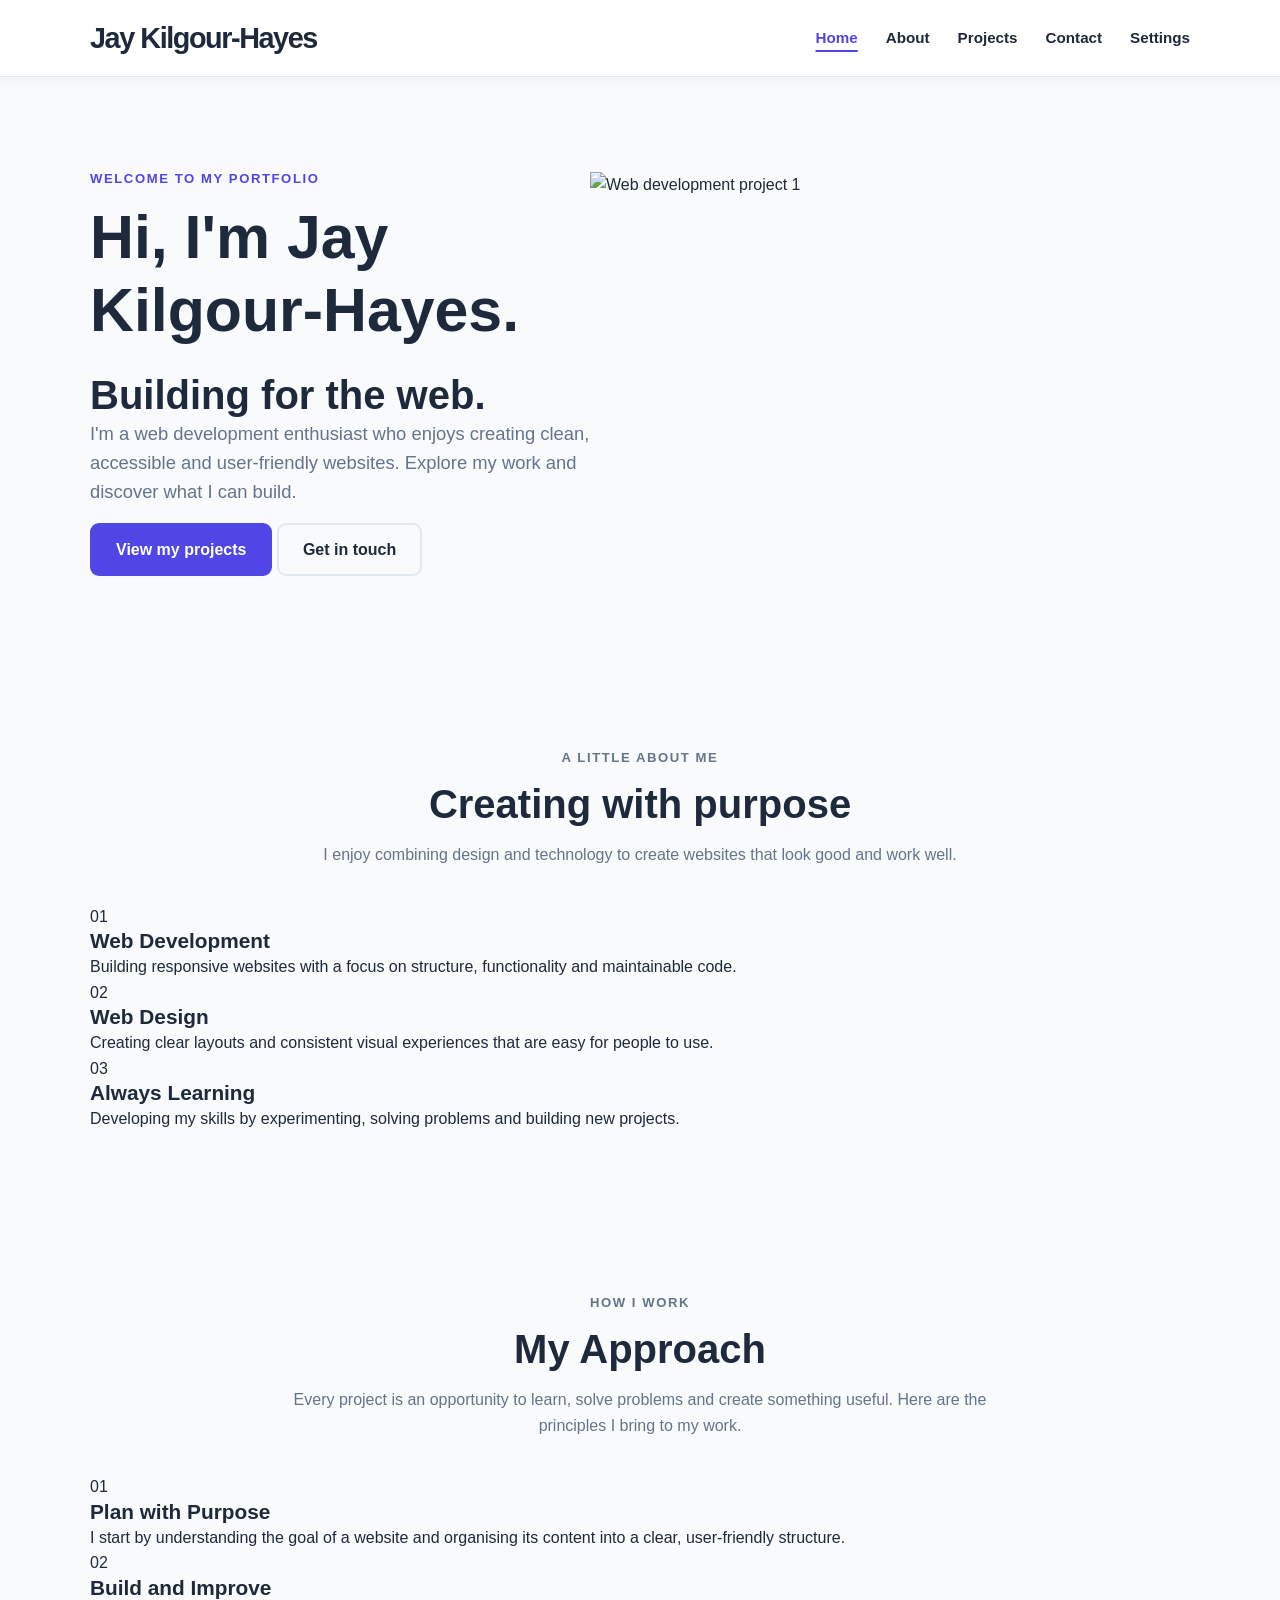
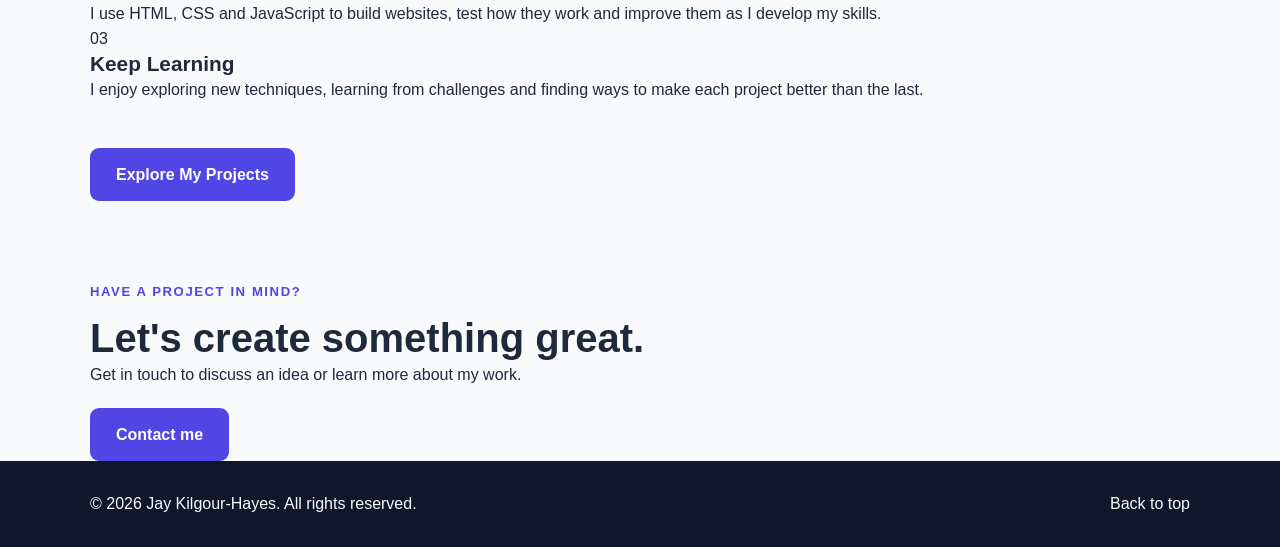
==== index.html @ 5590653e "Fix homepage filename for GitHub Pages" ====
<!DOCTYPE html>
<html lang="en">
<head>
  <meta charset="UTF-8">
  <meta name="viewport" content="width=device-width, initial-scale=1.0">
  <meta name="description" content="Jay Kilgour-Hayes' web development portfolio.">
  <title>Jay Kilgour-Hayes | Portfolio</title>
  <link rel="stylesheet" href="css/style.css">
  <script src="js/script.js" defer></script>
</head>
<body>
  <a class="skip-link" href="#main-content">Skip to main content</a>

  <header class="site-header">
    <nav class="navbar container" aria-label="Main navigation">
      <a class="logo" href="index.html">Jay Kilgour-Hayes</a>

      <button
        class="menu-toggle"
        type="button"
        aria-label="Open navigation"
        aria-expanded="false"
        aria-controls="nav-links"
      >
        <span></span>
        <span></span>
        <span></span>
      </button>

      <ul class="nav-links" id="nav-links">
        <li><a href="index.html" aria-current="page">Home</a></li>
        <li><a href="about.html">About</a></li>
        <li><a href="projects.html">Projects</a></li>
        <li><a href="contact.html">Contact</a></li>
        <li><a href="settings.html">Settings</a></li>
      
      </ul>
    </nav>
  </header>

  <main id="main-content">

    <!-- Hero section -->
    <section class="hero container">
      <div class="hero-content">
        <p class="eyebrow">Welcome to my portfolio</p>

        <h1>Hi, I'm Jay Kilgour-Hayes.</h1>

        <h2>Building for the web.</h2>

        <p class="hero-description">
          I'm a web development enthusiast who enjoys creating clean,
          accessible and user-friendly websites. Explore my work and
          discover what I can build.
        </p>

        <div class="hero-actions">
          <a class="btn btn-primary" href="Projects.html">
            View my projects
          </a>

          <a class="btn btn-secondary" href="contact.html">
            Get in touch
          </a>
        </div>
      </div>

      <div class="hero-visual">
        <div class="floating-card">
          <img
            id="web-slideshow-image"
            src="assets/images/web1.jpg"
            alt="Web development project 1"
            width="600"
            height="400"
          >
        </div>
      </div>
    </section>

    <!-- About section -->
    <section class="section container">
      <div class="section-heading">
        <p class="eyebrow">A little about me</p>

        <h2>Creating with purpose</h2>

        <p>
          I enjoy combining design and technology to create websites
          that look good and work well.
        </p>
      </div>

      <div class="info-grid">

        <article class="info-card">
          <div class="card-icon" aria-hidden="true">01</div>

          <h3>Web Development</h3>

          <p>
            Building responsive websites with a focus on structure,
            functionality and maintainable code.
          </p>
        </article>

        <article class="info-card">
          <div class="card-icon" aria-hidden="true">02</div>

          <h3>Web Design</h3>

          <p>
            Creating clear layouts and consistent visual experiences
            that are easy for people to use.
          </p>
        </article>

        <article class="info-card">
          <div class="card-icon" aria-hidden="true">03</div>

          <h3>Always Learning</h3>

          <p>
            Developing my skills by experimenting, solving problems
            and building new projects.
          </p>
        </article>

      </div>
    </section>

    <!-- My Approach section (replaces Featured Projects) -->
    <section class="section section-muted">
      <div class="container">

        <div class="section-heading">
          <p class="eyebrow">How I work</p>

          <h2>My Approach</h2>

          <p>
            Every project is an opportunity to learn, solve problems
            and create something useful. Here are the principles I
            bring to my work.
          </p>
        </div>

        <div class="info-grid">

          <article class="info-card">
            <div class="card-icon" aria-hidden="true">01</div>

            <h3>Plan with Purpose</h3>

            <p>
              I start by understanding the goal of a website and
              organising its content into a clear, user-friendly
              structure.
            </p>
          </article>

          <article class="info-card">
            <div class="card-icon" aria-hidden="true">02</div>

            <h3>Build and Improve</h3>

            <p>
              I use HTML, CSS and JavaScript to build websites,
              test how they work and improve them as I develop
              my skills.
            </p>
          </article>

          <article class="info-card">
            <div class="card-icon" aria-hidden="true">03</div>

            <h3>Keep Learning</h3>

            <p>
              I enjoy exploring new techniques, learning from
              challenges and finding ways to make each project
              better than the last.
            </p>
          </article>

        </div>

        <div class="section-actions">
          <a class="btn btn-primary" href="Projects.html">
            Explore My Projects
          </a>
        </div>

      </div>
    </section>

    <!-- Contact call-to-action -->
    <section class="cta-section">
      <div class="cta-inner container">

        <div>
          <p class="eyebrow">Have a project in mind?</p>

          <h2>Let's create something great.</h2>

          <p>
            Get in touch to discuss an idea or learn more about my work.
          </p>
        </div>

        <a class="btn btn-primary" href="contact.html">
          Contact me
        </a>

      </div>
    </section>

  </main>

  <!-- Footer -->
  <footer class="site-footer">
    <div class="footer-inner container">

      <p>
        &copy; <span class="current-year"></span>
        Jay Kilgour-Hayes. All rights reserved.
      </p>

      <a href="#main-content">Back to top</a>

    </div>
  </footer>

</body>
</html>
---- css/style.css ----
/* =========================================
   1. GLOBAL VARIABLES AND RESET
========================================= */

:root {
    --primary-color: #4f46e5;
    --primary-hover: #4338ca;
    --accent-color: #4f46e5;
    --accent-light: #e0e7ff;

    --background-color: #f8fafc;
    --card-background: #ffffff;
    --preview-background: #f1f5f9;

    --text-color: #1e293b;
    --muted-text: #64748b;
    --border-color: #e2e8f0;

    --header-background: #ffffff;
    --footer-background: #0f172a;
    --footer-text: #f8fafc;

    --container-width: 1100px;
    --section-padding: 80px;
    --body-font-size: 16px;

    --shadow: 0 8px 24px rgba(15, 23, 42, 0.07);
    --transition: 0.25s ease;
}

* {
    box-sizing: border-box;
    margin: 0;
    padding: 0;
}

html {
    scroll-behavior: smooth;
    scroll-padding-top: 90px;
    font-size: var(--body-font-size);
}

body {
    font-family: Arial, Helvetica, sans-serif;
    line-height: 1.6;
    color: var(--text-color);
    background: var(--background-color);
    transition:
        background-color var(--transition),
        color var(--transition);
}

img {
    display: block;
    max-width: 100%;
}

a {
    color: var(--primary-color);
    text-decoration: none;
    transition: color var(--transition);
}

a:hover {
    color: var(--primary-hover);
}

button,
input,
textarea,
select {
    font: inherit;
}

button {
    cursor: pointer;
}

ul {
    list-style: none;
}

h1,
h2,
h3,
h4 {
    line-height: 1.2;
    overflow-wrap: break-word;
}

h1 {
    font-size: clamp(2.2rem, 5vw, 3.8rem);
}

h2 {
    font-size: clamp(1.8rem, 4vw, 2.5rem);
}

h3 {
    font-size: 1.3rem;
}

p {
    margin-bottom: 1rem;
}

p:last-child {
    margin-bottom: 0;
}

::selection {
    color: #ffffff;
    background: var(--primary-color);
}

:focus-visible {
    outline: 3px solid var(--primary-color);
    outline-offset: 4px;
}

/* =========================================
   2. CONTAINERS AND SHARED LAYOUT
========================================= */

.container {
    width: min(90%, var(--container-width));
    margin-inline: auto;
}

.section {
    padding-block: var(--section-padding);
}

.section-padding {
    padding-block: var(--section-padding);
}

.section-heading {
    max-width: 720px;
    margin: 0 auto 36px;
    text-align: center;
}

.section-heading h2 {
    margin-bottom: 14px;
}

.section-heading p {
    color: var(--muted-text);
}

.eyebrow {
    margin-bottom: 12px;
    color: var(--primary-color);
    font-size: 0.82rem;
    font-weight: 700;
    letter-spacing: 0.12em;
    text-transform: uppercase;
}

.text-center {
    text-align: center;
}

.muted-text {
    color: var(--muted-text);
}

/* =========================================
   3. SKIP LINK
========================================= */

.skip-link {
    position: absolute;
    z-index: 2000;
    top: 10px;
    left: 10px;
    padding: 12px 18px;
    color: #ffffff;
    background: var(--primary-color);
    border-radius: 8px;
    transform: translateY(-150%);
}

.skip-link:focus {
    transform: translateY(0);
}

/* =========================================
   4. HEADER AND NAVIGATION
========================================= */

.site-header {
    position: sticky;
    z-index: 1000;
    top: 0;
    background: var(--header-background);
    border-bottom: 1px solid var(--border-color);
    box-shadow: 0 2px 12px rgba(15, 23, 42, 0.04);
}

.navbar {
    position: relative;
    display: flex;
    min-height: 76px;
    align-items: center;
    justify-content: space-between;
    gap: 24px;
}

.logo {
    color: var(--text-color);
    font-size: 1.8rem;
    font-weight: 800;
    letter-spacing: -0.05em;
}

.logo span {
    color: var(--primary-color);
}

.nav-links {
    display: flex;
    align-items: center;
    gap: 28px;
}

.nav-links a {
    display: inline-block;
    padding-block: 8px;
    color: var(--text-color);
    font-size: 0.95rem;
    font-weight: 600;
}

.nav-links a:hover,
.nav-links a[aria-current="page"] {
    color: var(--primary-color);
}

.nav-links a[aria-current="page"] {
    text-decoration: underline;
    text-decoration-thickness: 2px;
    text-underline-offset: 7px;
}

.menu-toggle {
    display: none;
    width: 44px;
    height: 44px;
    flex-shrink: 0;
    align-items: center;
    justify-content: center;
    flex-direction: column;
    gap: 5px;
    color: var(--text-color);
    background: transparent;
    border: 1px solid var(--border-color);
    border-radius: 8px;
    cursor: pointer;
    position: relative;
    z-index: 1002;
}

.menu-toggle span {
    display: block;
    width: 21px;
    height: 2px;
    background: currentColor;
    border-radius: 2px;
}

/* =========================================
   5. BUTTONS
========================================= */

.btn {
    display: inline-flex;
    min-height: 46px;
    align-items: center;
    justify-content: center;
    gap: 8px;
    padding: 12px 24px;
    border: 2px solid transparent;
    border-radius: 9px;
    font-weight: 700;
    text-align: center;
    transition:
        background-color var(--transition),
        color var(--transition),
        border-color var(--transition),
        transform var(--transition);
}

.btn:hover {
    transform: translateY(-2px);
}

.btn-primary {
    color: #ffffff;
    background: var(--primary-color);
}

.btn-primary:hover {
    color: #ffffff;
    background: var(--primary-hover);
}

.btn-secondary {
    color: var(--text-color);
    background: transparent;
    border-color: var(--border-color);
}

.btn-secondary:hover {
    color: var(--primary-color);
    border-color: var(--primary-color);
}

.button-group {
    display: flex;
    flex-wrap: wrap;
    gap: 14px;
    margin-top: 26px;
}

/* =========================================
   6. HOME PAGE HERO
========================================= */

.hero {
    display: flex;
    min-height: 590px;
    align-items: center;
    padding-block: 80px;
}

.hero-content {
    max-width: 760px;
}

.hero h1 {
    margin-bottom: 24px;
}

.hero h1 span {
    color: var(--primary-color);
}

.hero-description {
    max-width: 650px;
    color: var(--muted-text);
    font-size: 1.15rem;
}

.hero-image {
    width: 100%;
    max-width: 420px;
    margin-inline: auto;
    border-radius: 24px;
    object-fit: cover;
}

.hero-layout {
    display: grid;
    grid-template-columns: 1.2fr 0.8fr;
    align-items: center;
    gap: 60px;
}

.hero-badge {
    display: inline-block;
    margin-bottom: 22px;
    padding: 7px 14px;
    color: var(--primary-color);
    background: var(--accent-light);
    border-radius: 50px;
    font-size: 0.9rem;
    font-weight: 700;
}

/* =========================================
   7. PAGE BANNER
========================================= */

.page-banner {
    padding: 70px 0;
    background: var(--accent-light);
    color: var(--text-color);
}

.page-banner h1 {
    margin-bottom: 18px;
    font-size: clamp(2rem, 4.5vw, 3.2rem);
}

.page-banner p {
    max-width: 720px;
}

.page-banner .eyebrow {
    color: var(--primary-color);
}

/* =========================================
   8. GENERAL CONTENT SECTIONS
========================================= */

.content-grid {
    display: grid;
    grid-template-columns: repeat(2, minmax(0, 1fr));
    align-items: start;
    gap: 36px;
}

.content-card {
    padding: 28px;
    background: var(--card-background);
    border: 1px solid var(--border-color);
    border-radius: 16px;
    box-shadow: var(--shadow);
}

.content-card h3 {
    margin-bottom: 14px;
}

.content-card p {
    color: var(--muted-text);
}

.feature-list {
    display: grid;
    gap: 14px;
    margin-top: 20px;
}

.feature-list li {
    padding-left: 28px;
    position: relative;
}

.feature-list li::before {
    content: "✓";
    position: absolute;
    left: 0;
    color: var(--primary-color);
    font-weight: 800;
}

/* =========================================
   9. PROJECTS PAGE
========================================= */

.project-filters {
    display: flex;
    flex-wrap: wrap;
    justify-content: center;
    gap: 12px;
    margin-bottom: 36px;
}

.filter-btn {
    padding: 9px 18px;
    color: var(--text-color);
    background: var(--card-background);
    border: 1px solid var(--border-color);
    border-radius: 50px;
    font-weight: 600;
    transition: all var(--transition);
}

.filter-btn:hover,
.filter-btn.active,
.filter-btn[aria-pressed="true"] {
    color: #ffffff;
    background: var(--primary-color);
    border-color: var(--primary-color);
}

.projects-grid {
    display: grid;
    grid-template-columns: repeat(3, minmax(0, 1fr));
    gap: 26px;
}

.project-card {
    overflow: hidden;
    background: var(--card-background);
    border: 1px solid var(--border-color);
    border-radius: 16px;
    box-shadow: var(--shadow);
    transition:
        transform var(--transition),
        box-shadow var(--transition);
}

.project-card:hover {
    transform: translateY(-5px);
    box-shadow: 0 14px 30px rgba(15, 23, 42, 0.12);
}

.project-card img {
    width: 100%;
    aspect-ratio: 16 / 10;
    object-fit: cover;
    background: var(--preview-background);
}

.project-card-content {
    padding: 22px;
}

.project-card h3 {
    margin-bottom: 10px;
}

.project-card p {
    color: var(--muted-text);
}

.project-tags {
    display: flex;
    flex-wrap: wrap;
    gap: 8px;
    margin: 16px 0;
}

.project-tags span {
    padding: 5px 10px;
    color: var(--primary-color);
    background: var(--accent-light);
    border-radius: 50px;
    font-size: 0.8rem;
    font-weight: 700;
}

.project-links {
    display: flex;
    flex-wrap: wrap;
    gap: 16px;
    margin-top: 18px;
    font-weight: 700;
}

/* =========================================
   10. CONTACT PAGE AND FORMS
========================================= */

.contact-grid {
    display: grid;
    grid-template-columns: 0.8fr 1.2fr;
    align-items: start;
    gap: 40px;
}

.contact-info,
.contact-form {
    padding: 30px;
    background: var(--card-background);
    border: 1px solid var(--border-color);
    border-radius: 16px;
    box-shadow: var(--shadow);
}

.contact-info h2,
.contact-form h2 {
    margin-bottom: 20px;
}

.contact-info p {
    color: var(--muted-text);
}

.contact-details {
    display: grid;
    gap: 16px;
    margin-top: 24px;
}

.contact-details a {
    overflow-wrap: anywhere;
}

.form-group {
    margin-bottom: 20px;
}

.form-group label {
    display: block;
    margin-bottom: 8px;
    font-weight: 700;
}

.form-group input,
.form-group textarea,
.form-group select {
    display: block;
    width: 100%;
    padding: 12px 14px;
    color: var(--text-color);
    background: var(--background-color);
    border: 1px solid var(--border-color);
    border-radius: 8px;
}

.form-group textarea {
    min-height: 150px;
    resize: vertical;
}

.form-group input:focus,
.form-group textarea:focus,
.form-group select:focus {
    outline: 2px solid var(--primary-color);
    outline-offset: 2px;
}

.form-error {
    margin-top: 6px;
    color: #b91c1c;
    font-size: 0.9rem;
}

.form-status {
    margin-top: 16px;
    font-weight: 600;
}
/* =========================================
   11. SLIDESHOW
========================================= */

.slideshow {
    position: relative;
    overflow: hidden;
    border-radius: 16px;
    background: var(--preview-background);
}

.slideshow img {
    width: 100%;
    max-height: 500px;
    object-fit: cover;
}

.slideshow-controls {
    display: flex;
    justify-content: center;
    gap: 12px;
    margin-top: 18px;
}

/* =========================================
   12. ACCESSIBILITY SETTINGS PAGE
========================================= */

.settings-section {
    padding-block: 70px;
}

.settings-container {
    max-width: 1100px;
    margin-inline: auto;
}

.settings-grid {
    display: grid;
    grid-template-columns: repeat(2, minmax(0, 1fr));
    gap: 24px;
    margin-top: 32px;
}

.settings-card {
    min-width: 0;
    padding: 28px;
    color: var(--text-color);
    background: var(--card-background);
    border: 1px solid var(--border-color);
    border-radius: 16px;
    box-shadow: var(--shadow);
    transition:
        background-color var(--transition),
        border-color var(--transition);
}

.settings-card h3 {
    margin: 14px 0 12px;
}

.settings-card > p {
    color: var(--muted-text);
}

.settings-card-icon {
    display: flex;
    width: 48px;
    height: 48px;
    align-items: center;
    justify-content: center;
    color: var(--primary-color);
    background: var(--accent-light);
    border-radius: 12px;
    font-size: 1.1rem;
    font-weight: 800;
}

.setting-fieldset {
    min-width: 0;
    margin-top: 22px;
    padding: 0;
    border: 0;
}

.setting-fieldset legend {
    margin-bottom: 12px;
    font-weight: 700;
}

.setting-option {
    display: flex;
    align-items: center;
    gap: 12px;
    margin-block: 10px;
    padding: 12px 14px;
    background: var(--background-color);
    border: 1px solid var(--border-color);
    border-radius: 10px;
    cursor: pointer;
    transition:
        border-color var(--transition),
        background-color var(--transition);
}

.setting-option:hover {
    border-color: var(--primary-color);
}

.setting-option input {
    width: 18px;
    height: 18px;
    flex-shrink: 0;
    accent-color: var(--primary-color);
}

.setting-option span {
    font-weight: 600;
}

.setting-option:focus-within,
.toggle-option:focus-within {
    outline: 3px solid var(--primary-color);
    outline-offset: 3px;
}

.settings-preview {
    margin-top: 24px;
    padding: 18px;
    background: var(--preview-background);
    border: 1px solid var(--border-color);
    border-radius: 10px;
}

.settings-preview strong {
    display: block;
    margin-bottom: 8px;
}

.settings-preview p {
    margin-bottom: 0;
    color: var(--muted-text);
}

.toggle-option {
    display: flex;
    align-items: center;
    justify-content: space-between;
    gap: 18px;
    margin-top: 20px;
    padding: 16px;
    background: var(--background-color);
    border: 1px solid var(--border-color);
    border-radius: 10px;
    cursor: pointer;
}

.toggle-description {
    display: block;
    margin-top: 6px;
    color: var(--muted-text);
    font-size: 0.9em;
    font-weight: 400;
    line-height: 1.5;
}

.toggle-option input {
    width: 20px;
    height: 20px;
    flex-shrink: 0;
    accent-color: var(--primary-color);
    cursor: pointer;
}

.settings-help {
    margin-top: 14px;
    color: var(--muted-text);
    font-size: 0.9rem;
}

.settings-actions {
    display: flex;
    flex-wrap: wrap;
    gap: 12px;
    margin-top: 28px;
}

.settings-status {
    min-height: 1.5em;
    margin-top: 18px;
    color: var(--muted-text);
    font-weight: 600;
}

/* =========================================
   13. TEXT SIZE ACCESSIBILITY SETTINGS
========================================= */

html[data-text-size="normal"] {
    --body-font-size: 16px;
}

html[data-text-size="large"] {
    --body-font-size: 18px;
}

html[data-text-size="extra-large"] {
    --body-font-size: 20px;
}

/* =========================================
   14. DARK THEME
========================================= */

html[data-theme="dark"] {
    color-scheme: dark;

    --background-color: #0f172a;
    --card-background: #1e293b;
    --preview-background: #273449;

    --text-color: #f1f5f9;
    --muted-text: #cbd5e1;
    --border-color: #475569;

    --header-background: #111827;
    --footer-background: #020617;
    --footer-text: #f8fafc;

    --primary-color: #a5b4fc;
    --primary-hover: #c7d2fe;
    --accent-color: #a5b4fc;
    --accent-light: #312e81;
}

html[data-theme="dark"] body {
    color: var(--text-color);
    background: var(--background-color);
}

html[data-theme="dark"] .logo,
html[data-theme="dark"] .nav-links a {
    color: var(--text-color);
}

html[data-theme="dark"] .nav-links a:hover,
html[data-theme="dark"] .nav-links a[aria-current="page"] {
    color: var(--primary-color);
}

html[data-theme="dark"] .page-banner {
    background: #1e293b;
}

html[data-theme="dark"] .hero-badge,
html[data-theme="dark"] .project-tags span {
    color: #e0e7ff;
    background: #312e81;
}

html[data-theme="dark"] .btn-primary {
    color: #111827;
    background: var(--primary-color);
}

html[data-theme="dark"] .btn-primary:hover {
    color: #111827;
    background: var(--primary-hover);
}

html[data-theme="dark"] .btn-secondary {
    color: var(--text-color);
    border-color: var(--border-color);
}

html[data-theme="dark"] .filter-btn {
    color: var(--text-color);
    background: var(--card-background);
    border-color: var(--border-color);
}

html[data-theme="dark"] .filter-btn:hover,
html[data-theme="dark"] .filter-btn.active,
html[data-theme="dark"] .filter-btn[aria-pressed="true"] {
    color: #111827;
    background: var(--primary-color);
    border-color: var(--primary-color);
}

html[data-theme="dark"] .form-group input,
html[data-theme="dark"] .form-group textarea,
html[data-theme="dark"] .form-group select {
    color: var(--text-color);
    background: var(--card-background);
    border-color: var(--border-color);
}

html[data-theme="dark"] .settings-card-icon {
    color: #e0e7ff;
    background: #312e81;
}

html[data-theme="dark"] .setting-option,
html[data-theme="dark"] .toggle-option {
    background: var(--background-color);
    border-color: var(--border-color);
}

html[data-theme="dark"] .settings-preview {
    background: var(--preview-background);
}

html[data-theme="dark"] .menu-toggle {
    color: var(--text-color);
    border-color: var(--border-color);
}

html[data-theme="dark"] .menu-toggle span {
    background: var(--text-color);
}
/* =========================================
   15. FOOTER
========================================= */

.site-footer {
    padding: 30px 0;
    color: var(--footer-text);
    background: var(--footer-background);
}

.footer-inner {
    display: flex;
    align-items: center;
    justify-content: space-between;
    flex-wrap: wrap;
    gap: 16px;
}

.footer-inner p {
    margin: 0;
}

.site-footer a {
    color: var(--footer-text);
}

.site-footer a:hover {
    text-decoration: underline;
}

/* =========================================
   16. RESPONSIVE DESIGN: TABLETS
========================================= */

@media (max-width: 900px) {
    :root {
        --section-padding: 60px;
    }

    .hero-layout {
        grid-template-columns: 1fr 0.75fr;
        gap: 30px;
    }

    .projects-grid {
        grid-template-columns: repeat(2, minmax(0, 1fr));
    }

    .contact-grid {
        grid-template-columns: 1fr;
    }

    .settings-grid {
        grid-template-columns: repeat(2, minmax(0, 1fr));
    }

    .nav-links {
        gap: 18px;
    }
}

/* =========================================
   17. RESPONSIVE DESIGN: MOBILE
========================================= */

@media (max-width: 700px) {
    :root {
        --section-padding: 48px;
    }

    .navbar {
        min-height: 68px;
    }

    /* Show the burger button on mobile. */

    .menu-toggle {
        display: flex;
        position: relative;
        z-index: 1002;
        pointer-events: auto;
        touch-action: manipulation;
    }

    /* Hide the navigation until the burger is clicked. */

    .nav-links {
        position: absolute;
        top: 100%;
        right: 0;
        left: 0;
        z-index: 1001;

        display: none;
        align-items: stretch;
        flex-direction: column;
        gap: 0;

        padding: 12px 5% 20px;
        background: var(--header-background);
        border: 1px solid var(--border-color);
        border-top: 0;
        box-shadow: var(--shadow);
    }

    /* Must match the class toggled by JavaScript. */

    .nav-links.is-open {
        display: flex !important;
    }

    .nav-links li {
        width: 100%;
    }

    .nav-links a {
        display: block;
        width: 100%;
        padding: 12px 0;
    }

    .nav-links a[aria-current="page"] {
        text-decoration: none;
    }

    .hero {
        min-height: auto;
        padding-block: 60px;
    }

    .hero-layout {
        grid-template-columns: 1fr;
        gap: 35px;
    }

    .hero-image {
        max-width: 320px;
    }

    .page-banner {
        padding: 48px 0;
    }

    .content-grid,
    .projects-grid,
    .settings-grid {
        grid-template-columns: 1fr;
    }

    .project-filters {
        justify-content: flex-start;
    }

    .settings-section {
        padding-block: 45px;
    }

    .settings-card {
        padding: 22px;
    }

    .contact-info,
    .contact-form {
        padding: 22px;
    }

    .footer-inner {
        align-items: flex-start;
        flex-direction: column;
    }

    .button-group {
        align-items: stretch;
    }
}

/* =========================================
   18. SMALL MOBILE SCREENS
========================================= */

@media (max-width: 400px) {
    html {
        font-size: 15px;
    }

    html[data-text-size="large"] {
        font-size: 17px;
    }

    html[data-text-size="extra-large"] {
        font-size: 19px;
    }

    .container {
        width: 92%;
    }

    .settings-card {
        padding: 18px;
    }

    .toggle-option {
        align-items: flex-start;
        gap: 12px;
    }

    .btn {
        padding: 10px 16px;
    }
}

/* =========================================
   19. REDUCED MOTION ACCESSIBILITY
========================================= */

@media (prefers-reduced-motion: reduce) {
    *,
    *::before,
    *::after {
        scroll-behavior: auto !important;
        animation-duration: 0.01ms !important;
        animation-iteration-count: 1 !important;
        transition-duration: 0.01ms !important;
    }
}

/* =========================================
   20. HOMEPAGE BUTTON POSITION ADJUSTMENTS
========================================= */

/* Move the Explore My Projects button down */

.section-actions {
    margin-top: 45px;
}

/* Move the Contact me button down */

.cta-inner > .btn {
    margin-top: 20px;
}

/* Adjust spacing on mobile */

@media (max-width: 700px) {
    .section-actions {
        margin-top: 35px;
    }

    .cta-inner > .btn {
        margin-top: 20px;
    }
}

/* =========================================
   PROJECTS PAGE - 2 x 2 GRID
========================================= */

.projects-grid-two {
    display: grid;
    grid-template-columns: repeat(2, minmax(0, 1fr));
    gap: 35px;
    align-items: stretch;
    margin-top: 40px;
}

/* Project cards */

.projects-grid-two .project-card {
    display: flex;
    flex-direction: column;
    height: 100%;
    overflow: hidden;

    background: var(--card-background);
    border: 1px solid var(--border-color);
    border-radius: 16px;
    box-shadow: var(--shadow);

    transition: transform 0.25s ease;
}

.projects-grid-two .project-card:hover {
    transform: translateY(-5px);
}

/* Project images */

.projects-grid-two .project-art {
    width: 100%;
    aspect-ratio: 16 / 9;
    overflow: hidden;
}

.projects-grid-two .project-art img {
    width: 100%;
    height: 100%;
    object-fit: cover;
}

/* Project content */

.projects-grid-two .project-body {
    display: flex;
    flex-direction: column;
    flex: 1;
    padding: 26px;
}

.projects-grid-two .project-body h3 {
    margin-bottom: 12px;
}

.projects-grid-two .project-body p {
    margin-bottom: 12px;
    color: var(--muted-text);
}

.projects-grid-two .project-type {
    color: var(--primary-color) !important;
    font-size: 0.85rem;
    font-weight: 700;
}

/* Technology tags */

.projects-grid-two .tag-list {
    display: flex;
    flex-wrap: wrap;
    gap: 8px;
    margin: 12px 0;
}

.projects-grid-two .tag-list li {
    padding: 6px 12px;
    color: var(--primary-color);
    background: var(--accent-light);
    border-radius: 20px;
    font-size: 0.85rem;
}

/* Project links */

.projects-grid-two .text-link {
    display: inline-block;
    margin-top: auto;
    padding-top: 12px;
    color: var(--primary-color);
    font-weight: 700;
}

/* Project placeholder backgrounds */

.projects-grid-two .art-three,
.projects-grid-two .art-four {
    display: flex;
    align-items: center;
    justify-content: center;
    min-height: 180px;
    color: var(--primary-color);
    background: var(--accent-light);
    font-size: 3rem;
    font-weight: 800;
}

/* Tablet layout */

@media (max-width: 800px) {
    .projects-grid-two {
        gap: 24px;
    }

    .projects-grid-two .project-body {
        padding: 20px;
    }
}

/* Mobile layout */

@media (max-width: 600px) {
    .projects-grid-two {
        grid-template-columns: 1fr;
        gap: 25px;
    }
}
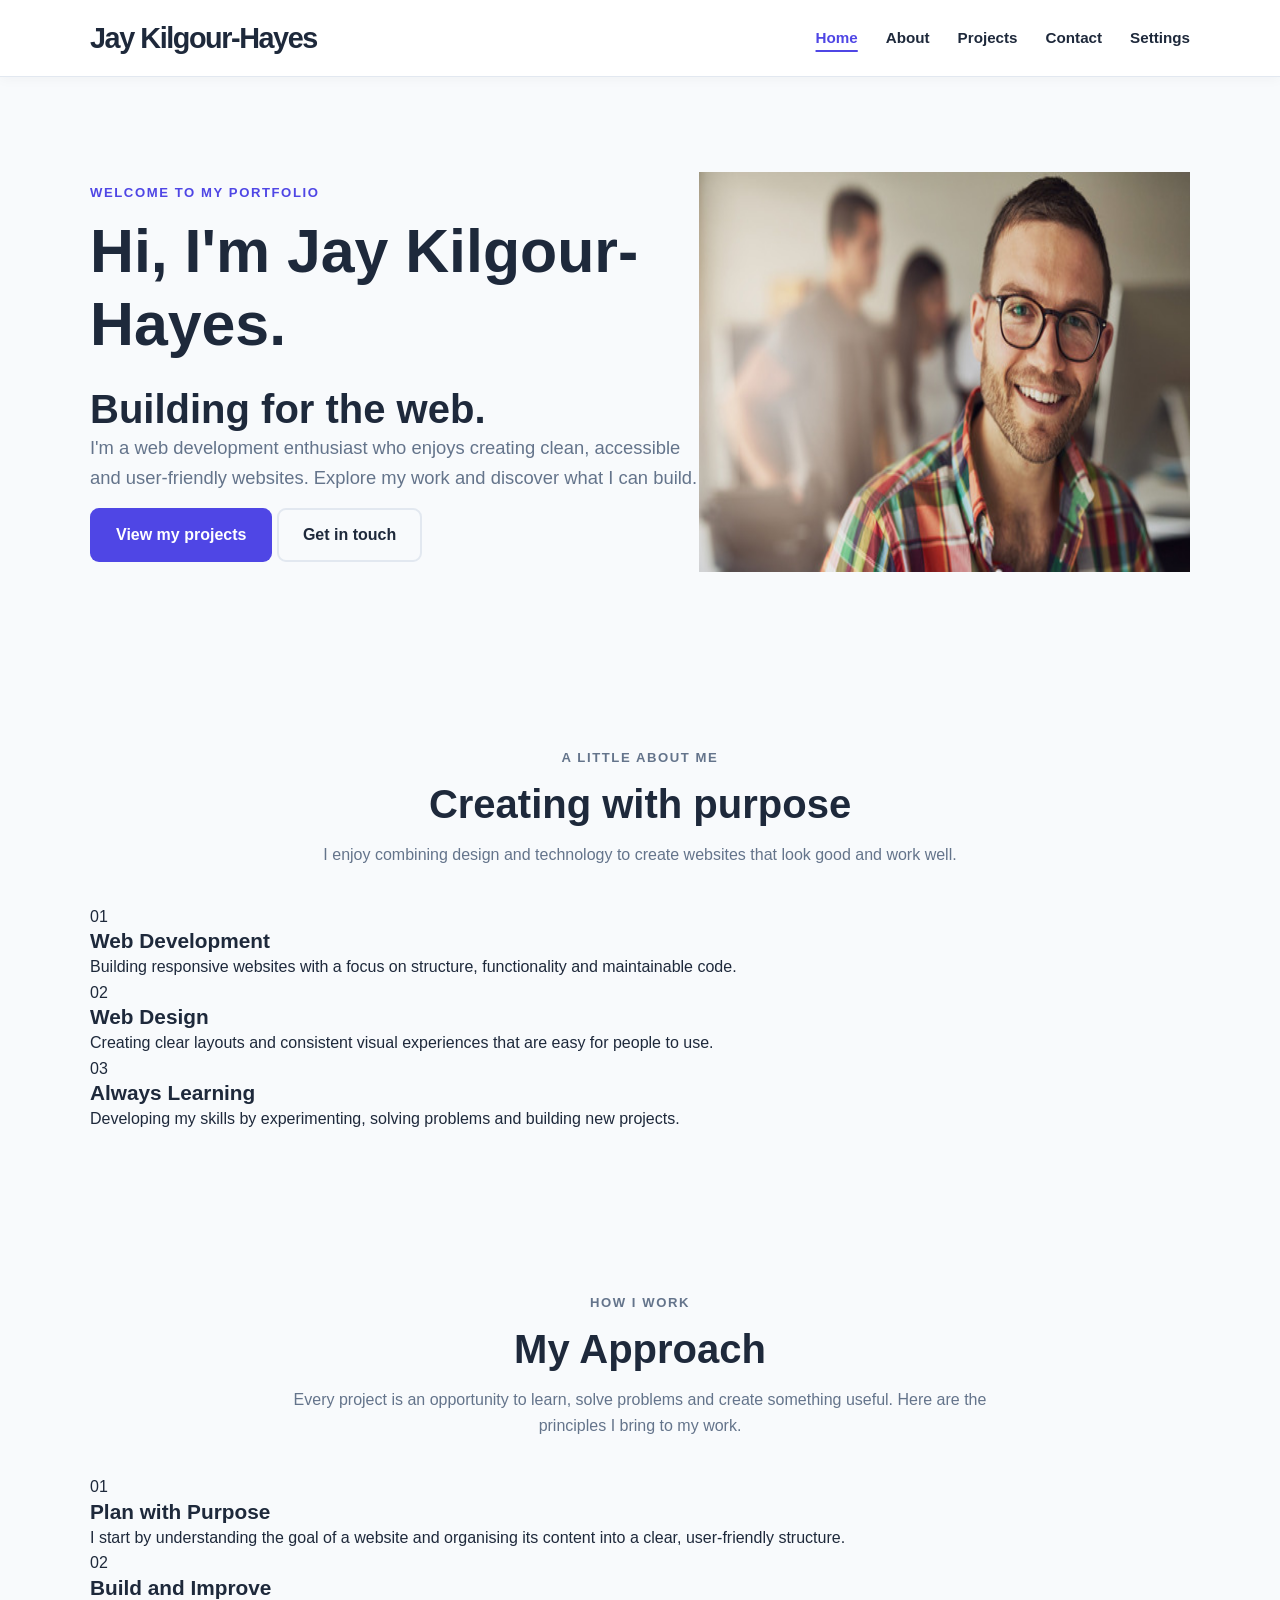
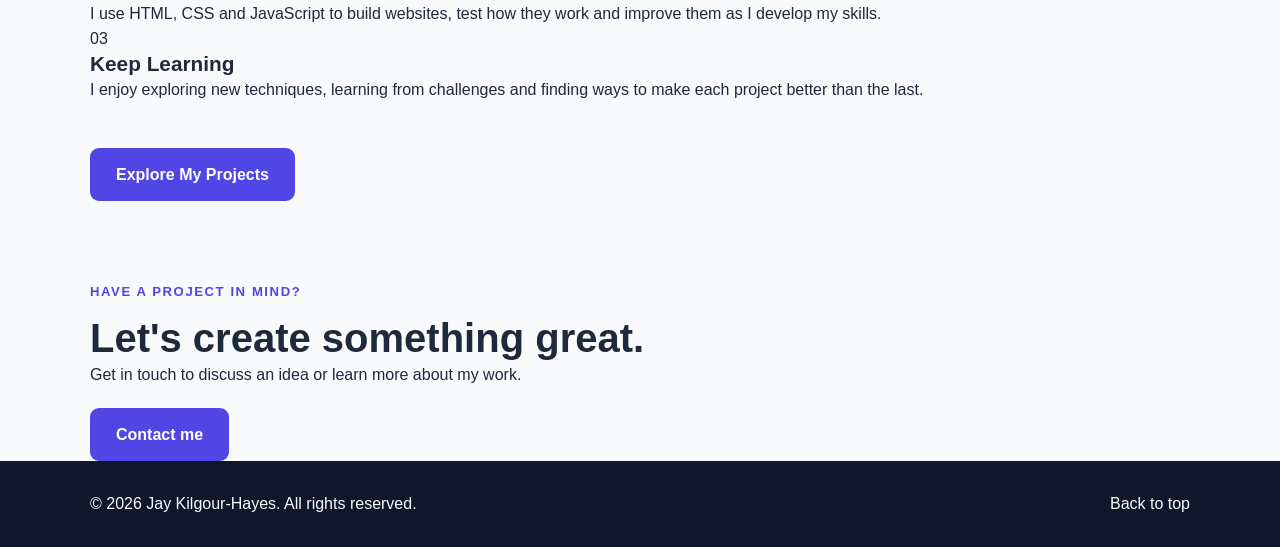
==== commit 6b118088: "Fix images on home and projects pages" ====
--- a/index.html
+++ b/index.html
@@ -30,9 +30,9 @@
       <ul class="nav-links" id="nav-links">
         <li><a href="index.html" aria-current="page">Home</a></li>
         <li><a href="about.html">About</a></li>
-        <li><a href="projects.html">Projects</a></li>
-        <li><a href="contact.html">Contact</a></li>
-        <li><a href="settings.html">Settings</a></li>
+        <li><a href="./Projects.html">Projects</a></li>
+        <li><a href="./Contact.html">Contact</a></li>
+        <li><a href="./settings.html">Settings</a></li>
       
       </ul>
     </nav>
@@ -70,7 +70,7 @@
         <div class="floating-card">
           <img
             id="web-slideshow-image"
-            src="assets/images/web1.jpg"
+            src="Assets/images/portfolio.jpg"
             alt="Web development project 1"
             width="600"
             height="400"
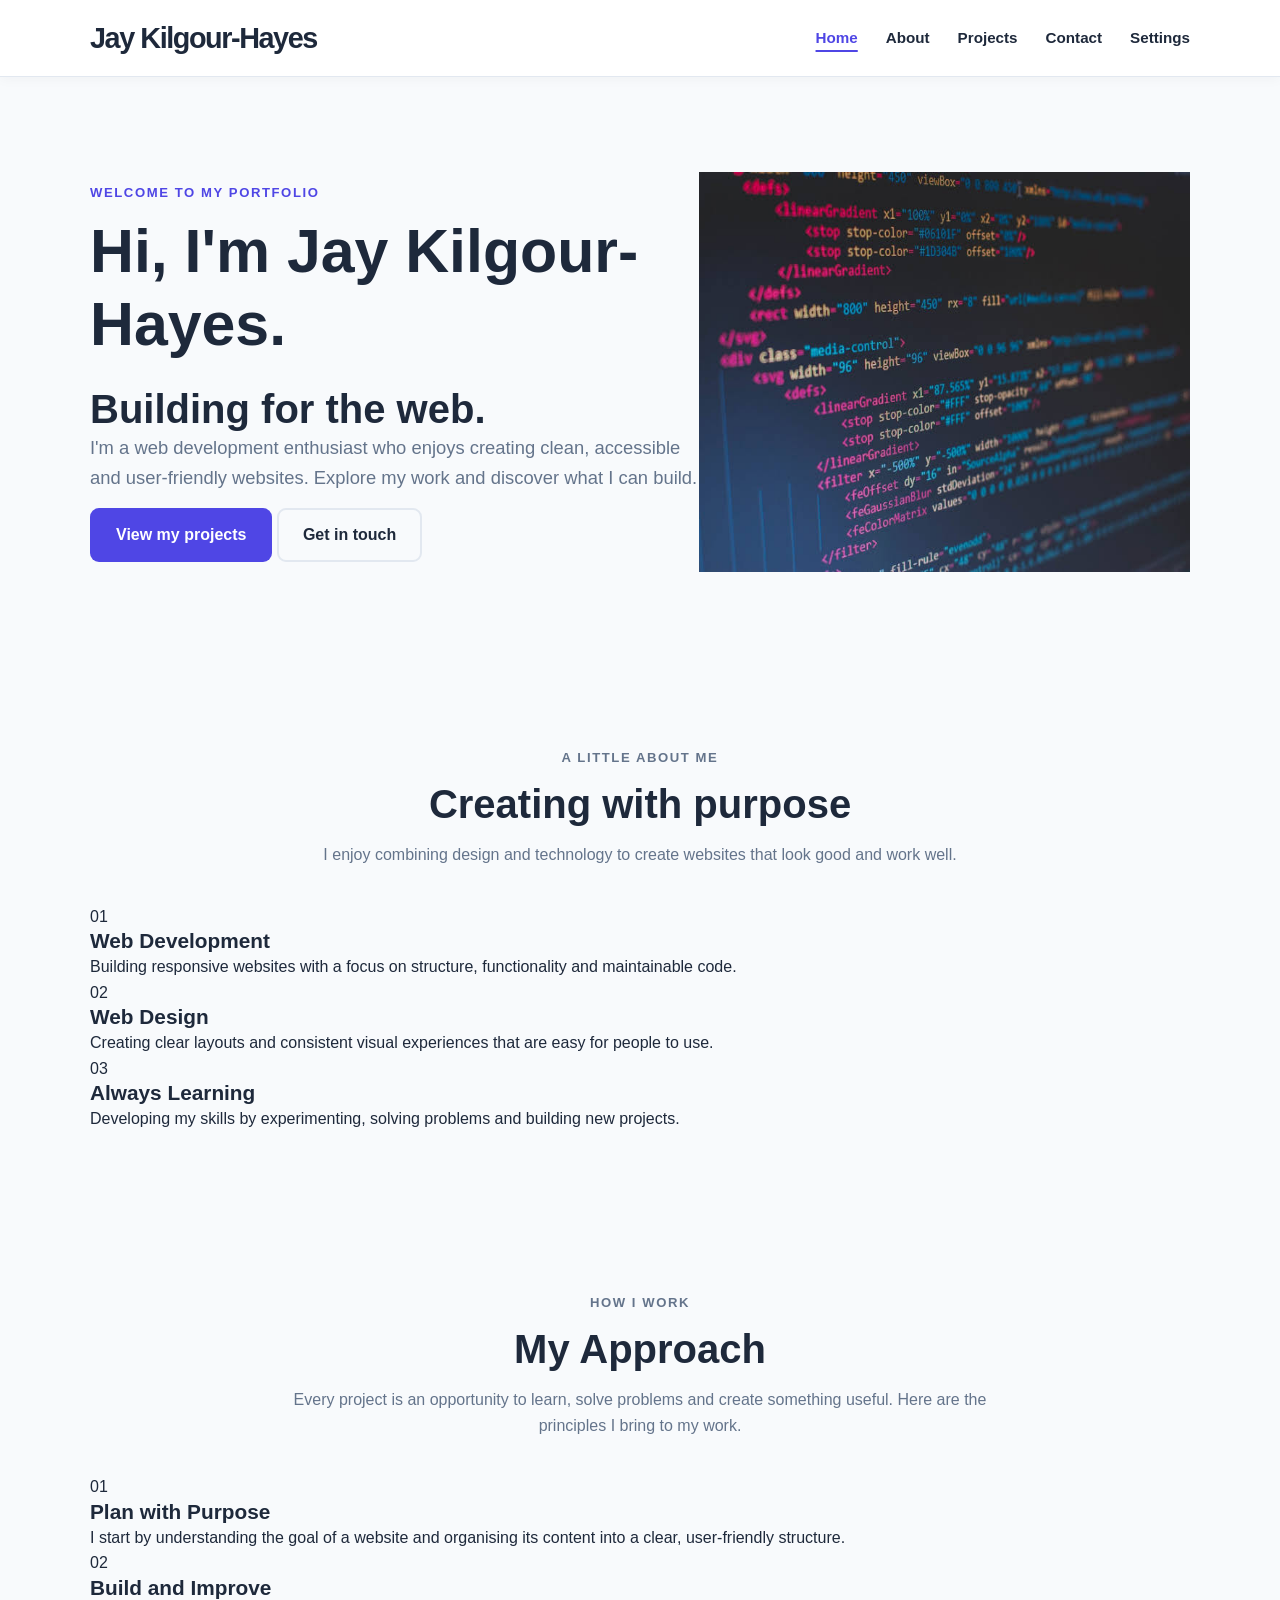
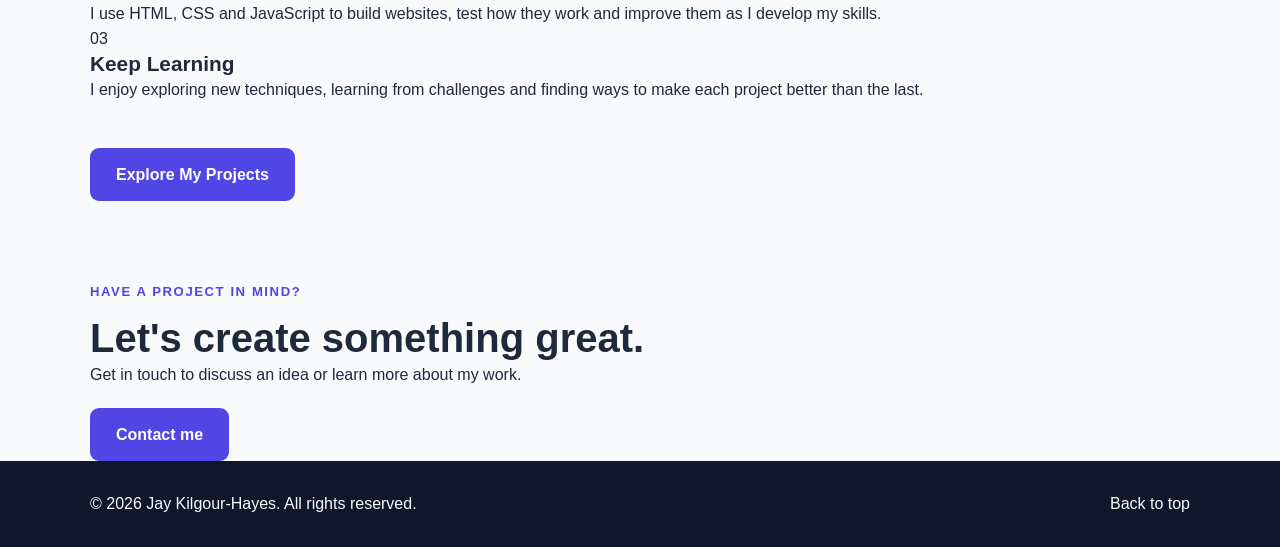
==== commit c0bff9e9: "Update portfolio images" ====
--- a/index.html
+++ b/index.html
@@ -70,7 +70,7 @@
         <div class="floating-card">
           <img
             id="web-slideshow-image"
-            src="Assets/images/portfolio.jpg"
+            src="Assets/images/web1.jpg"
             alt="Web development project 1"
             width="600"
             height="400"
